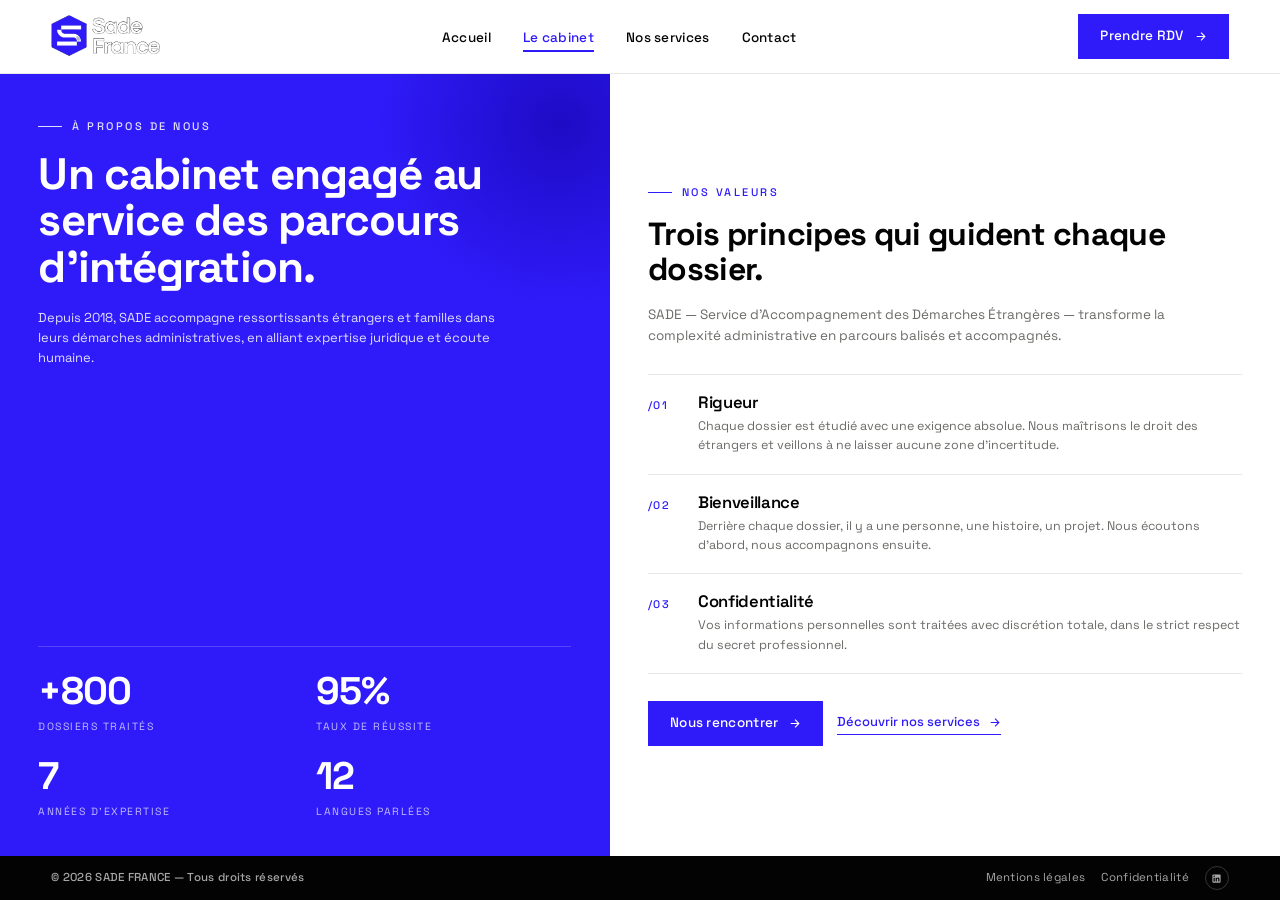
==== cabinet.html @ 73c431ec "premier commit" ====
<!DOCTYPE html>
<html lang="fr">
<head>
<meta charset="UTF-8">
<meta name="viewport" content="width=device-width, initial-scale=1.0, viewport-fit=cover">
<title>Le cabinet — SADE France</title>
<meta name="description" content="Découvrez le cabinet SADE France : valeurs, équipe et engagement auprès des ressortissants étrangers.">
<link rel="stylesheet" href="styles.css">
<link rel="icon" type="image/png" href="assets/logo-cropped.png">
<style>
  .cabinet{
    display:grid;
    grid-template-columns:1fr 1.1fr;
    height:100%;
  }

  /* LEFT - Visual bleu */
  .cabinet-visual{
    background:var(--c-blue);
    color:var(--c-white);
    padding:clamp(28px, 4vh, 56px) clamp(24px, 3vw, 48px);
    display:flex;
    flex-direction:column;
    justify-content:space-between;
    position:relative;
    overflow:hidden;
  }
  .cabinet-visual::before{
    content:'';
    position:absolute;
    top:-150px;right:-150px;
    width:400px;height:400px;
    background:radial-gradient(circle,var(--c-indigo) 0%,transparent 65%);
    pointer-events:none;
  }
  .cabinet-visual > *{position:relative;z-index:2}

  .cabinet-visual h1{
    color:var(--c-white);
    font-size:clamp(26px, 3.5vw, 44px);
    margin:clamp(12px, 1.8vh, 18px) 0 clamp(14px, 2vh, 20px);
    line-height:1.05;
  }
  .cabinet-visual .lead{
    color:rgba(255,255,255,.85);
    max-width:460px;
    font-size:clamp(13px, .95vw, 14.5px);
    line-height:1.55;
  }

  .cabinet-stats-grid{
    display:grid;
    grid-template-columns:1fr 1fr;
    gap:clamp(16px, 2.5vh, 24px);
    margin-top:clamp(20px, 3vh, 32px);
    padding-top:clamp(18px, 2.8vh, 26px);
    border-top:1px solid rgba(255,255,255,.18);
  }
  .cabinet-stat-num{
    font-size:clamp(28px, 3vw, 40px);
    font-weight:700;
    color:var(--c-white);
    line-height:1;
    letter-spacing:-.03em;
  }
  .cabinet-stat-label{
    font-size:10.5px;
    letter-spacing:1.5px;
    text-transform:uppercase;
    color:rgba(255,255,255,.7);
    margin-top:8px;
  }

  /* RIGHT - Content */
  .cabinet-content{
    padding:clamp(28px, 4vh, 56px) clamp(24px, 3vw, 56px);
    display:flex;
    flex-direction:column;
    justify-content:center;
    background:var(--c-white);
    overflow-y:auto;
    overflow-x:hidden;
  }
  .cabinet-content::-webkit-scrollbar{width:4px}
  .cabinet-content::-webkit-scrollbar-thumb{background:var(--c-gray)}

  .cabinet-content h2{
    margin:clamp(12px, 1.8vh, 18px) 0 clamp(12px, 1.8vh, 18px);
    max-width:520px;
  }
  .cabinet-content > .lead{
    margin-bottom:clamp(20px, 3vh, 28px);
    max-width:520px;
  }

  .values-list{
    display:grid;
    gap:0;
  }
  .value-row{
    display:grid;
    grid-template-columns:auto 1fr;
    gap:clamp(14px, 2vw, 20px);
    align-items:flex-start;
    padding:clamp(12px, 2vh, 18px) 0;
    border-top:1px solid var(--c-gray);
    transition:padding var(--t);
  }
  .value-row:hover{padding-left:8px}
  .value-row:last-child{border-bottom:1px solid var(--c-gray)}
  .value-num{
    font-size:11px;
    font-weight:500;
    color:var(--c-blue);
    letter-spacing:1.5px;
    padding-top:4px;
    min-width:30px;
  }
  .value-row h3{
    font-size:clamp(15px, 1.3vw, 18px);
    margin-bottom:4px;
  }
  .value-row p{
    font-size:clamp(12.5px, .92vw, 13.5px);
    color:var(--c-text-muted);
    line-height:1.55;
  }

  .cabinet-actions{
    display:flex;
    gap:14px;
    align-items:center;
    flex-wrap:wrap;
    margin-top:clamp(20px, 3vh, 28px);
  }

  /* Mobile */
  @media (max-width:860px){
    .cabinet{
      grid-template-columns:1fr;
      height:auto;
    }
    .cabinet-visual{padding:36px var(--pad-x) 32px}
    .cabinet-content{padding:36px var(--pad-x);overflow:visible}
    .cabinet-visual h1{font-size:30px;margin:14px 0 16px}
    .cabinet-stats-grid{grid-template-columns:repeat(4,1fr);gap:16px;margin-top:24px;padding-top:20px}
  }
  @media (max-width:600px){
    .cabinet-visual h1{font-size:26px}
    .cabinet-stats-grid{grid-template-columns:1fr 1fr;gap:18px}
    .cabinet-stat-num{font-size:26px}
    .cabinet-stat-label{font-size:10px}
    .cabinet-actions{flex-direction:column;align-items:stretch}
    .cabinet-actions .btn{justify-content:center}
    .cabinet-actions .link-arrow{justify-content:center}
  }
</style>
</head>
<body>
<div class="page">

  <header class="header">
    <a href="index.html" class="logo-link"><img src="assets/logo-cropped.png" alt="SADE France" class="logo-img"></a>
    <nav class="nav-desktop">
      <ul>
        <li><a href="index.html">Accueil</a></li>
        <li><a href="cabinet.html" class="active">Le cabinet</a></li>
        <li><a href="services.html">Nos services</a></li>
        <li><a href="contact.html">Contact</a></li>
      </ul>
    </nav>
    <a href="contact.html" class="btn">Prendre RDV
      <svg viewBox="0 0 24 24" fill="none" stroke="currentColor" stroke-width="2"><path d="M5 12h14M13 5l7 7-7 7"/></svg>
    </a>
    <button class="burger" id="burger" aria-label="Menu"><span></span><span></span><span></span></button>
  </header>

  <nav class="nav-mobile" id="navMobile">
    <div class="nav-mobile-head">
      <a href="index.html" class="logo-link"><img src="assets/logo-light-text.png" alt="SADE France" class="logo-img"></a>
      <button class="nav-mobile-close" id="navClose" aria-label="Fermer">
        <svg viewBox="0 0 24 24" fill="none" stroke="currentColor" stroke-width="2"><path d="M18 6L6 18M6 6l12 12"/></svg>
      </button>
    </div>
    <a href="index.html">Accueil</a>
    <a href="cabinet.html">Le cabinet</a>
    <a href="services.html">Nos services</a>
    <a href="contact.html">Contact</a>
    <a href="contact.html" class="btn">Prendre RDV</a>
  </nav>

  <main class="main">
    <section class="cabinet">

      <div class="cabinet-visual">
        <div>
          <div class="eyebrow light">À propos de nous</div>
          <h1>Un cabinet engagé au service des parcours d'intégration.</h1>
          <p class="lead">Depuis 2018, SADE accompagne ressortissants étrangers et familles dans leurs démarches administratives, en alliant expertise juridique et écoute humaine.</p>
        </div>

        <div class="cabinet-stats-grid">
          <div>
            <div class="cabinet-stat-num">+800</div>
            <div class="cabinet-stat-label">Dossiers traités</div>
          </div>
          <div>
            <div class="cabinet-stat-num">95%</div>
            <div class="cabinet-stat-label">Taux de réussite</div>
          </div>
          <div>
            <div class="cabinet-stat-num">7</div>
            <div class="cabinet-stat-label">Années d'expertise</div>
          </div>
          <div>
            <div class="cabinet-stat-num">12</div>
            <div class="cabinet-stat-label">Langues parlées</div>
          </div>
        </div>
      </div>

      <div class="cabinet-content">
        <div class="eyebrow">Nos valeurs</div>
        <h2>Trois principes qui guident chaque dossier.</h2>
        <p class="lead">SADE — Service d'Accompagnement des Démarches Étrangères — transforme la complexité administrative en parcours balisés et accompagnés.</p>

        <div class="values-list">
          <div class="value-row">
            <div class="value-num">/01</div>
            <div>
              <h3>Rigueur</h3>
              <p>Chaque dossier est étudié avec une exigence absolue. Nous maîtrisons le droit des étrangers et veillons à ne laisser aucune zone d'incertitude.</p>
            </div>
          </div>
          <div class="value-row">
            <div class="value-num">/02</div>
            <div>
              <h3>Bienveillance</h3>
              <p>Derrière chaque dossier, il y a une personne, une histoire, un projet. Nous écoutons d'abord, nous accompagnons ensuite.</p>
            </div>
          </div>
          <div class="value-row">
            <div class="value-num">/03</div>
            <div>
              <h3>Confidentialité</h3>
              <p>Vos informations personnelles sont traitées avec discrétion totale, dans le strict respect du secret professionnel.</p>
            </div>
          </div>
        </div>

        <div class="cabinet-actions">
          <a href="contact.html" class="btn">
            Nous rencontrer
            <svg viewBox="0 0 24 24" fill="none" stroke="currentColor" stroke-width="2"><path d="M5 12h14M13 5l7 7-7 7"/></svg>
          </a>
          <a href="services.html" class="link-arrow">
            Découvrir nos services
            <svg viewBox="0 0 24 24" fill="none" stroke="currentColor" stroke-width="2"><path d="M5 12h14M13 5l7 7-7 7"/></svg>
          </a>
        </div>
      </div>

    </section>
  </main>

  <footer class="footer">
    <div class="copy">© 2026 SADE FRANCE — Tous droits réservés</div>
    <div class="footer-links">
      <a href="#">Mentions légales</a>
      <a href="#">Confidentialité</a>
      <a href="#" class="footer-social" aria-label="LinkedIn">
        <svg viewBox="0 0 24 24" fill="currentColor"><path d="M19 3a2 2 0 0 1 2 2v14a2 2 0 0 1-2 2H5a2 2 0 0 1-2-2V5a2 2 0 0 1 2-2h14m-.5 15.5v-5.3a3.26 3.26 0 0 0-3.26-3.26c-.85 0-1.84.52-2.32 1.3v-1.11h-2.79v8.37h2.79v-4.93c0-.77.62-1.4 1.39-1.4a1.4 1.4 0 0 1 1.4 1.4v4.93h2.79M6.88 8.56a1.68 1.68 0 0 0 1.68-1.68c0-.93-.75-1.69-1.68-1.69a1.69 1.69 0 0 0-1.69 1.69c0 .93.76 1.68 1.69 1.68m1.39 9.94v-8.37H5.5v8.37h2.77z"/></svg>
      </a>
    </div>
  </footer>

</div>

<script>
  const burger = document.getElementById('burger');
  const navMobile = document.getElementById('navMobile');
  const navClose = document.getElementById('navClose');
  function toggleMenu(open){
    burger.classList.toggle('is-open', open);
    navMobile.classList.toggle('is-open', open);
    document.body.classList.toggle('no-scroll', open);
  }
  burger.addEventListener('click',()=>toggleMenu(!navMobile.classList.contains('is-open')));
  navClose.addEventListener('click',()=>toggleMenu(false));
  navMobile.querySelectorAll('a').forEach(a=>a.addEventListener('click',()=>toggleMenu(false)));
</script>
</body>
</html>
---- styles.css ----
/* =========================================================
   SADE FRANCE · SITE
   No-scroll desktop/tablette · scroll naturel mobile
   Charte graphique v1.0 · 2026
   ========================================================= */

@import url('https://fonts.googleapis.com/css2?family=Space+Grotesk:wght@300;400;500;600;700&display=swap');

:root{
  --c-blue:        #2F1BF9;
  --c-indigo:      #1E0BC5;
  --c-blue-light:  #4F3EFA;
  --c-black:       #030303;
  --c-white:       #FFFFFF;
  --c-gray:        #E8E8E6;
  --c-gray-2:      #F5F5F3;
  --c-gray-3:      #B8B8B6;
  --c-text-muted:  #6B6B68;

  --font: 'Space Grotesk', 'Codec Pro', system-ui, -apple-system, sans-serif;
  --pad-x: clamp(20px, 4vw, 56px);
  --t: .35s cubic-bezier(.2,.7,.2,1);

  /* Breakpoint mobile : on bascule en mode "scroll" en dessous */
  /* À utiliser dans @media (max-width: 860px) */
}

*{box-sizing:border-box;margin:0;padding:0}
html,body{height:100%}
body{
  font-family:var(--font);
  font-size:15px;
  line-height:1.55;
  color:var(--c-black);
  background:var(--c-white);
  -webkit-font-smoothing:antialiased;
  overflow-x:hidden;
}

/* =========================================
   COMPORTEMENT NO-SCROLL DESKTOP
   ========================================= */
@media (min-width: 861px){
  html,body{height:100dvh;overflow:hidden}
}

/* En dessous de 860px : scroll naturel autorisé */
@media (max-width: 860px){
  html,body{height:auto;min-height:100%;overflow-x:hidden}
  body{overflow-y:auto}
}

img,svg{max-width:100%;display:block}
a{color:inherit;text-decoration:none}
button{font:inherit;cursor:pointer;border:none;background:none;color:inherit}
ul{list-style:none}

/* =========================================
   STRUCTURE GÉNÉRALE
   ========================================= */
.page{
  display:flex;
  flex-direction:column;
  width:100%;
}

/* Desktop : grid 100vh */
@media (min-width: 861px){
  .page{
    display:grid;
    grid-template-rows:auto 1fr auto;
    height:100dvh;
    overflow:hidden;
  }
}

/* Mobile : flex naturel */
@media (max-width: 860px){
  .page{
    min-height:100dvh;
  }
}

.main{
  position:relative;
  min-height:0;
}

@media (min-width: 861px){
  .main{overflow:hidden}
}

@media (max-width: 860px){
  .main{flex:1}
}

/* =========================================
   TYPOGRAPHIE
   ========================================= */
h1,h2,h3,h4{
  font-family:var(--font);
  font-weight:700;
  line-height:1.05;
  letter-spacing:-.02em;
}
h1{font-size:clamp(28px, 4.5vw, 56px); line-height:1.05}
h2{font-size:clamp(22px, 2.5vw, 36px); line-height:1.1}
h3{font-size:clamp(16px, 1.4vw, 20px); font-weight:600; line-height:1.2}
h4{font-size:14px; font-weight:600; letter-spacing:.5px}

.eyebrow{
  display:inline-flex;align-items:center;gap:10px;
  font-size:11px;
  font-weight:500;
  letter-spacing:2.5px;
  text-transform:uppercase;
  color:var(--c-blue);
}
.eyebrow::before{
  content:'';width:24px;height:1px;background:currentColor;
}
.eyebrow.light{color:rgba(255,255,255,.85)}

.lead{
  font-size:clamp(13.5px, 1vw, 16px);
  line-height:1.6;
  color:var(--c-text-muted);
}
.lead.on-blue{color:rgba(255,255,255,.85)}

/* =========================================
   LOGO
   ========================================= */
.logo-link{
  display:flex;
  align-items:center;
  flex-shrink:0;
  height:42px;
}
.logo-img{height:100%;width:auto;display:block}

@media (max-width: 520px){
  .logo-link{height:36px}
}

/* =========================================
   HEADER
   ========================================= */
.header{
  display:flex;
  align-items:center;
  justify-content:space-between;
  gap:16px;
  padding:14px var(--pad-x);
  background:var(--c-white);
  border-bottom:1px solid var(--c-gray);
  position:relative;
  z-index:50;
  flex-shrink:0;
}

/* Sur mobile, header sticky pour rester visible au scroll */
@media (max-width: 860px){
  .header{
    position:sticky;
    top:0;
    background:rgba(255,255,255,.96);
    backdrop-filter:blur(12px);
    -webkit-backdrop-filter:blur(12px);
  }
}

.nav-desktop ul{
  display:flex;
  gap:clamp(20px,2.5vw,38px);
}
.nav-desktop a{
  font-size:13.5px;
  font-weight:500;
  letter-spacing:.3px;
  position:relative;
  padding:6px 0;
  transition:color var(--t);
}
.nav-desktop a::after{
  content:'';
  position:absolute;
  left:0;bottom:0;
  width:100%;height:1.5px;
  background:var(--c-blue);
  transform:scaleX(0);
  transform-origin:right;
  transition:transform var(--t);
}
.nav-desktop a:hover::after,
.nav-desktop a.active::after{
  transform:scaleX(1);
  transform-origin:left;
}
.nav-desktop a:hover,.nav-desktop a.active{color:var(--c-blue)}

/* Burger */
.burger{
  display:none;
  width:42px;height:42px;
  border:1px solid var(--c-gray);
  border-radius:6px;
  position:relative;
  background:var(--c-white);
  flex-shrink:0;
}
.burger span{
  position:absolute;
  left:50%;width:18px;height:1.5px;
  background:var(--c-black);
  transform:translateX(-50%);
  transition:all var(--t);
}
.burger span:nth-child(1){top:14px}
.burger span:nth-child(2){top:20px}
.burger span:nth-child(3){top:26px}
.burger.is-open span:nth-child(1){top:20px;transform:translateX(-50%) rotate(45deg)}
.burger.is-open span:nth-child(2){opacity:0}
.burger.is-open span:nth-child(3){top:20px;transform:translateX(-50%) rotate(-45deg)}

/* Drawer mobile */
.nav-mobile{
  position:fixed;
  inset:0;
  background:var(--c-blue);
  color:var(--c-white);
  z-index:60;
  display:flex;
  flex-direction:column;
  padding:24px var(--pad-x);
  gap:6px;
  transform:translateX(100%);
  transition:transform var(--t);
  overflow-y:auto;
}
.nav-mobile.is-open{transform:translateX(0)}
.nav-mobile-head{
  display:flex;
  align-items:center;
  justify-content:space-between;
  margin-bottom:24px;
  padding-bottom:20px;
  border-bottom:1px solid rgba(255,255,255,.18);
}
.nav-mobile-close{
  width:42px;height:42px;
  border:1px solid rgba(255,255,255,.3);
  border-radius:6px;
  display:grid;place-items:center;
  color:var(--c-white);
}
.nav-mobile-close svg{width:16px;height:16px}
.nav-mobile a{
  display:block;
  padding:14px 0;
  border-bottom:1px solid rgba(255,255,255,.15);
  font-size:22px;
  font-weight:600;
  transition:padding var(--t);
}
.nav-mobile a:hover{padding-left:8px}
.nav-mobile .btn{
  margin-top:24px;
  align-self:stretch;
  justify-content:center;
  background:var(--c-white);
  color:var(--c-blue);
}

/* =========================================
   BOUTONS
   ========================================= */
.btn{
  display:inline-flex;
  align-items:center;
  gap:10px;
  padding:12px 22px;
  background:var(--c-blue);
  color:var(--c-white);
  font-size:13.5px;
  font-weight:500;
  letter-spacing:.3px;
  border-radius:0;
  transition:all var(--t);
  white-space:nowrap;
}
.btn:hover{background:var(--c-indigo);transform:translateY(-1px)}
.btn svg{width:13px;height:13px;transition:transform var(--t)}
.btn:hover svg{transform:translateX(3px)}
.btn--white{background:var(--c-white);color:var(--c-blue)}
.btn--white:hover{background:var(--c-black);color:var(--c-white)}
.btn--lg{padding:14px 28px;font-size:14px}

.link-arrow{
  display:inline-flex;align-items:center;gap:8px;
  font-weight:500;
  font-size:13px;
  color:var(--c-blue);
  border-bottom:1.5px solid var(--c-blue);
  padding-bottom:2px;
  transition:gap var(--t);
}
.link-arrow:hover{gap:12px}
.link-arrow svg{width:13px;height:13px}
.link-arrow.light{color:#fff;border-color:#fff}

/* =========================================
   FOOTER
   ========================================= */
.footer{
  display:flex;
  align-items:center;
  justify-content:space-between;
  gap:16px;
  padding:10px var(--pad-x);
  background:var(--c-black);
  color:rgba(255,255,255,.65);
  font-size:11.5px;
  letter-spacing:.3px;
  flex-shrink:0;
  flex-wrap:wrap;
}
.footer .copy{font-weight:500}
.footer-links{display:flex;align-items:center;gap:16px;flex-wrap:wrap}
.footer-links a{color:rgba(255,255,255,.65);transition:color var(--t)}
.footer-links a:hover{color:var(--c-white)}
.footer-social{
  display:grid;place-items:center;
  width:24px;height:24px;
  border:1px solid rgba(255,255,255,.2);
  border-radius:50%;
  transition:all var(--t);
}
.footer-social:hover{background:var(--c-blue);border-color:var(--c-blue);color:#fff !important}
.footer-social svg{width:11px;height:11px}

@media (max-width:860px){
  .footer{padding:14px var(--pad-x);font-size:11px}
}

@media (max-width:520px){
  .footer{flex-direction:column;align-items:flex-start;gap:10px;padding:16px var(--pad-x) 20px;text-align:left}
}

/* Responsive global */
@media (max-width:860px){
  .nav-desktop{display:none}
  .header > .btn{display:none}
  .burger{display:block}
}

.no-scroll{overflow:hidden}
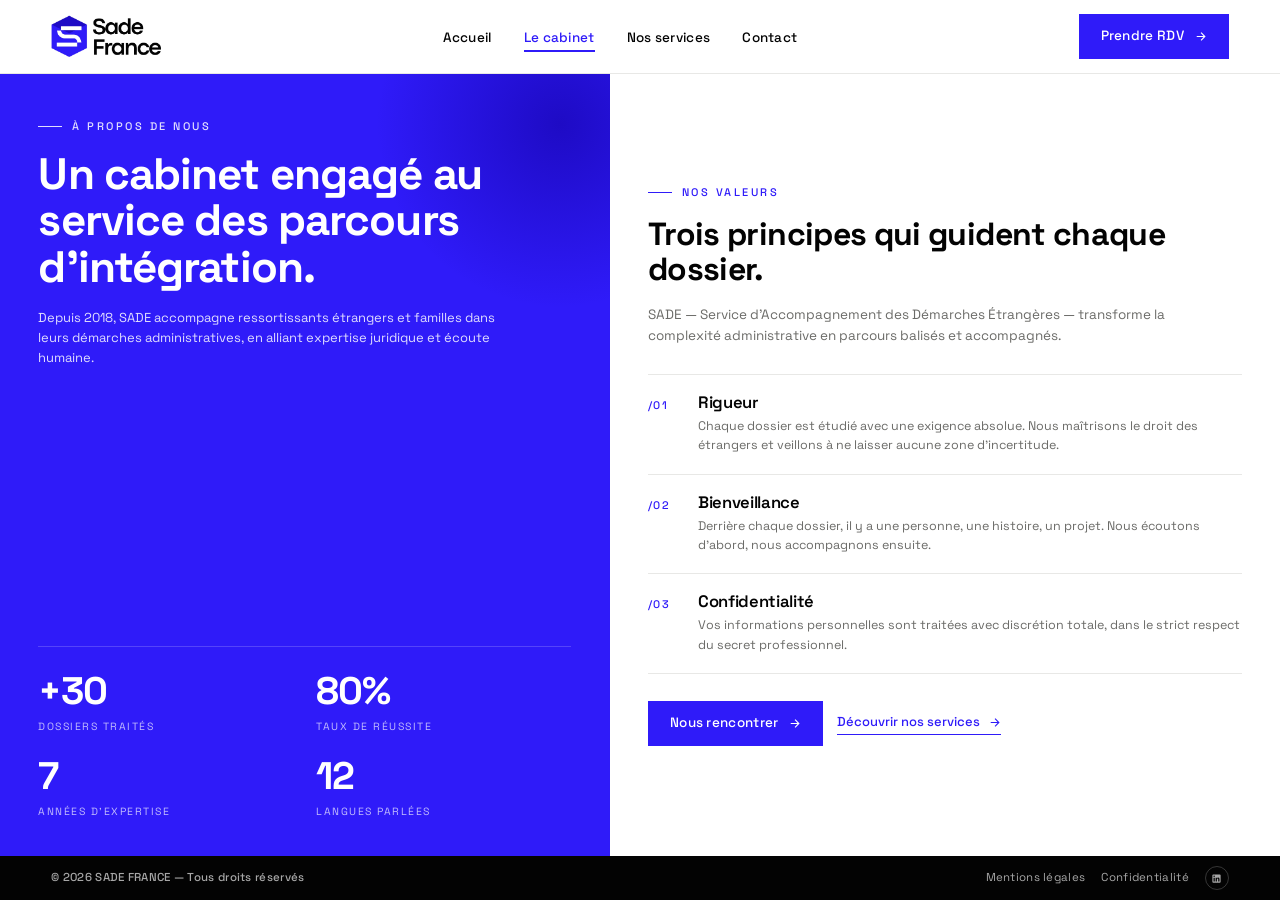
==== commit 9acf608f: "Ajout de nouveaux fichiers 3" ====
--- a/cabinet.html
+++ b/cabinet.html
@@ -5,8 +5,32 @@
 <meta name="viewport" content="width=device-width, initial-scale=1.0, viewport-fit=cover">
 <title>Le cabinet — SADE France</title>
 <meta name="description" content="Découvrez le cabinet SADE France : valeurs, équipe et engagement auprès des ressortissants étrangers.">
+
+<!-- Favicon (juste le S dans l'hexagone bleu) -->
+<link rel="icon" type="image/png" sizes="32x32" href="assets/favicon-32.png">
+<link rel="icon" type="image/png" sizes="16x16" href="assets/favicon-16.png">
+<link rel="icon" type="image/png" href="assets/favicon.png">
+<link rel="apple-touch-icon" sizes="180x180" href="assets/apple-touch-icon.png">
+
+<!-- Open Graph (partage Facebook, WhatsApp, LinkedIn, Discord, etc.) -->
+<meta property="og:type" content="website">
+<meta property="og:url" content="https://sade78.fr/cabinet.html">
+<meta property="og:title" content="Le cabinet — SADE France">
+<meta property="og:description" content="Découvrez le cabinet SADE France : valeurs, équipe et engagement auprès des ressortissants étrangers.">
+<meta property="og:image" content="https://sade78.fr/assets/og-image.png">
+<meta property="og:image:width" content="1200">
+<meta property="og:image:height" content="630">
+<meta property="og:locale" content="fr_FR">
+<meta property="og:site_name" content="SADE France">
+
+<!-- Twitter Card -->
+<meta name="twitter:card" content="summary_large_image">
+<meta name="twitter:url" content="https://sade78.fr/cabinet.html">
+<meta name="twitter:title" content="Le cabinet — SADE France">
+<meta name="twitter:description" content="Découvrez le cabinet SADE France : valeurs, équipe et engagement auprès des ressortissants étrangers.">
+<meta name="twitter:image" content="https://sade78.fr/assets/og-image.png">
+
 <link rel="stylesheet" href="styles.css">
-<link rel="icon" type="image/png" href="assets/logo-cropped.png">
 <style>
   .cabinet{
     display:grid;
@@ -189,6 +213,18 @@
     <a href="contact.html" class="btn">Prendre RDV</a>
   </nav>
 
+  <!-- ============================================================
+       CONTENU PRINCIPAL : LE CABINET
+       ============================================================
+       Page en 2 colonnes : à gauche un bloc bleu avec stats,
+       à droite les 3 valeurs du cabinet.
+       
+       🔧 MODIFIER LES CHIFFRES (+800, 95%, 7, 12) :
+          Cherchez "cabinet-stat-num" ci-dessous.
+       
+       🔧 MODIFIER LES 3 VALEURS (Rigueur / Bienveillance / Confidentialité) :
+          Cherchez "value-row" ci-dessous.
+       ============================================================ -->
   <main class="main">
     <section class="cabinet">
 
@@ -199,13 +235,14 @@
           <p class="lead">Depuis 2018, SADE accompagne ressortissants étrangers et familles dans leurs démarches administratives, en alliant expertise juridique et écoute humaine.</p>
         </div>
 
+        <!-- 🔧 STATS du cabinet — modifiez les chiffres ici -->
         <div class="cabinet-stats-grid">
           <div>
-            <div class="cabinet-stat-num">+800</div>
+            <div class="cabinet-stat-num">+30</div>
             <div class="cabinet-stat-label">Dossiers traités</div>
           </div>
           <div>
-            <div class="cabinet-stat-num">95%</div>
+            <div class="cabinet-stat-num">80%</div>
             <div class="cabinet-stat-label">Taux de réussite</div>
           </div>
           <div>
@@ -224,6 +261,7 @@
         <h2>Trois principes qui guident chaque dossier.</h2>
         <p class="lead">SADE — Service d'Accompagnement des Démarches Étrangères — transforme la complexité administrative en parcours balisés et accompagnés.</p>
 
+        <!-- 🔧 LES 3 VALEURS — modifiez titre + description ici -->
         <div class="values-list">
           <div class="value-row">
             <div class="value-num">/01</div>
@@ -266,8 +304,8 @@
   <footer class="footer">
     <div class="copy">© 2026 SADE FRANCE — Tous droits réservés</div>
     <div class="footer-links">
-      <a href="#">Mentions légales</a>
-      <a href="#">Confidentialité</a>
+      <a href="mentions-legales.html">Mentions légales</a>
+      <a href="confidentialite.html">Confidentialité</a>
       <a href="#" class="footer-social" aria-label="LinkedIn">
         <svg viewBox="0 0 24 24" fill="currentColor"><path d="M19 3a2 2 0 0 1 2 2v14a2 2 0 0 1-2 2H5a2 2 0 0 1-2-2V5a2 2 0 0 1 2-2h14m-.5 15.5v-5.3a3.26 3.26 0 0 0-3.26-3.26c-.85 0-1.84.52-2.32 1.3v-1.11h-2.79v8.37h2.79v-4.93c0-.77.62-1.4 1.39-1.4a1.4 1.4 0 0 1 1.4 1.4v4.93h2.79M6.88 8.56a1.68 1.68 0 0 0 1.68-1.68c0-.93-.75-1.69-1.68-1.69a1.69 1.69 0 0 0-1.69 1.69c0 .93.76 1.68 1.69 1.68m1.39 9.94v-8.37H5.5v8.37h2.77z"/></svg>
       </a>
--- a/styles.css
+++ b/styles.css
@@ -130,17 +130,33 @@
 
 /* =========================================
    LOGO
-   ========================================= */
+   =========================================
+   Le logo principal (texte+hexagone) a un ratio d'environ 2.6:1
+   On lui fixe une hauteur précise et on laisse la largeur s'adapter.
+   `object-fit:contain` garantit qu'il ne sera JAMAIS déformé,
+   même si un parent essaye de le compresser.
+*/
 .logo-link{
   display:flex;
   align-items:center;
-  flex-shrink:0;
+  flex-shrink:0;       /* Ne pas se rétracter quand le header devient étroit */
   height:42px;
-}
-.logo-img{height:100%;width:auto;display:block}
-
-@media (max-width: 520px){
-  .logo-link{height:36px}
+  max-width:180px;     /* Limite max pour éviter qu'il dévore le header */
+}
+.logo-img{
+  height:100%;
+  width:auto;
+  max-width:100%;
+  object-fit:contain;  /* Préserve les proportions, AUCUNE déformation possible */
+  display:block;
+}
+
+/* Sur petits écrans : on réduit la hauteur (le ratio est conservé automatiquement) */
+@media (max-width: 600px){
+  .logo-link{height:36px;max-width:150px}
+}
+@media (max-width: 380px){
+  .logo-link{height:32px;max-width:130px}
 }
 
 /* =========================================
